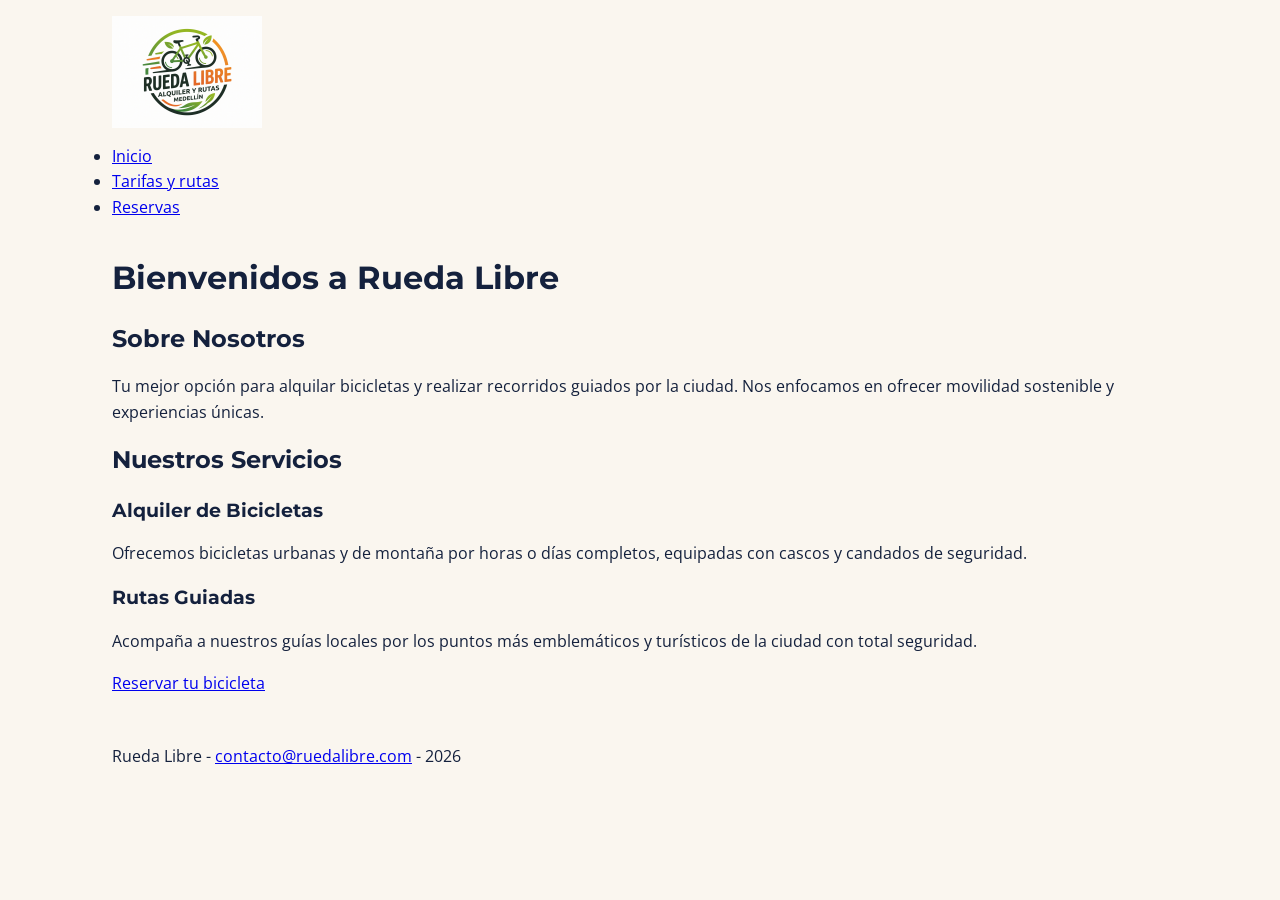
==== index.html @ 8014fd46 "cambios y archivos nuevos" ====
<!DOCTYPE html>
<html lang="es">
<head>
    <meta charset="UTF-8">
    <meta name="viewport" content="width=device-width, initial-scale=1.0">
    <title>Rueda Libre | Inicio</title>
    <link rel="preconnect" href="https://fonts.googleapis.com">
    <link rel="preconnect" href="https://fonts.gstatic.com" crossorigin>
    <link href="https://fonts.googleapis.com/css2?family=Montserrat:wght@700&family=Open+Sans:wght@400;600&display=swap" rel="stylesheet">
    <link rel="stylesheet" href="css/styles.css">
</head>
<body>
    <header>
        <a href="index.html">
            <img src="img/logo.jpeg" alt="Logo de Rueda Libre" id="logo">
        </a>
        <nav aria-label="Navegación principal">
            <ul id="menu"></ul>
            <ul>
                <li><a href="index.html">Inicio</a></li>
                <li><a href="paginas/tarifas.html">Tarifas y rutas</a></li>
                <li><a href="paginas/reservas.html">Reservas</a></li>
            </ul>
        </nav>
    </header>
    <main>
        <h1>Bienvenidos a Rueda Libre</h1>
        <section>
            <h2>Sobre Nosotros</h2>
            <p>Tu mejor opción para alquilar bicicletas y realizar recorridos guiados por la ciudad. Nos enfocamos en ofrecer movilidad sostenible y experiencias únicas.</p>
        </section>
        <section>
            <h2>Nuestros Servicios</h2>

            <article>
                <h3>Alquiler de Bicicletas</h3>
                <p>Ofrecemos bicicletas urbanas y de montaña por horas o días completos, equipadas con cascos y candados de seguridad.</p>
            </article>

            <article>
                <h3>Rutas Guiadas</h3>
                <p>Acompaña a nuestros guías locales por los puntos más emblemáticos y turísticos de la ciudad con total seguridad.</p>
            </article>

            <p>
                <a href="paginas/reservas.html" aria-label="Reservar bicicleta ahora">Reservar tu bicicleta</a>
            </p>
        </section>
    </main>
    <footer>
        <p>Rueda Libre - <a href="mailto:contacto@ruedalibre.com">contacto@ruedalibre.com</a> - 2026</p>
    </footer>
</body>
</html>
---- css/styles.css ----
/* ==================================================
   VARIABLES GLOBALES Y CONFIGURACIÓN DE MARCA
   ================================================== */
:root {
    /* Paleta de colores de marca */
    --color-verde-ruta: #1E7A4F;
    --color-naranja-pedal: #F39A2B;
    --color-azul-noche: #14213D;
    --color-crema: #FAF6EF;
    --color-gris-asfalto: #5B6470;
    --color-blanco: #FFFFFF;

    /* Familias tipográficas */
    --fuente-titulos: 'Montserrat', sans-serif;
    --fuente-cuerpo: 'Open Sans', sans-serif;

    /* Escala de espaciado en rem */
    --espacio-xs: 0.25rem;  /* 4px */
    --espacio-sm: 0.5rem;   /* 8px */
    --espacio-md: 1rem;     /* 16px */
    --espacio-lg: 2rem;     /* 32px */
    --espacio-xl: 3rem;     /* 48px */
}

/* ==================================================
   RESET Y BOX MODEL GLOBAL (Paso 1)
   ================================================== */
*, *::before, *::after {
    box-sizing: border-box;
    margin: 0;
    padding: 0;
}

/* ==================================================
   ESTILOS GENERALES Y HERENCIA
   ================================================== */
body {
    font-family: var(--fuente-cuerpo);
    font-weight: 400;
    color: var(--color-azul-noche);
    background-color: var(--color-crema);
    line-height: 1.6;
}

/* Contenedor Principal Centrado con max-width en rem (Paso 2) */
main {
    max-width: 68rem; /* 1088px aprox para lectura óptima */
    margin-left: auto;
    margin-right: auto;
    padding: var(--espacio-md);
}

/* Header & Footer al ancho del contenedor */
header, footer {
    max-width: 68rem;
    margin-left: auto;
    margin-right: auto;
    padding: var(--espacio-md);
}

/* Portada de Inicio con altura mínima relativa a la ventana (Paso 2) */
.portada {
    min-height: 50vh;
    padding: var(--espacio-lg) 0;
    display: block;
}

/* Logo */
#logo {
    max-width: 150px;
    height: auto;
}

/* Encabezados */
h1, h2, h3, h4, h5, h6 {
    font-family: var(--fuente-titulos);
    font-weight: 700;
    color: var(--color-azul-noche);
    margin-bottom: var(--espacio-md);
}

p {
    margin-bottom: var(--espacio-md);
}

/* ==================================================
   MENÚ DE NAVEGACIÓN EN FILA (Paso 6)
   ================================================== */
#menu {
    list-style: none;
    padding: 0;
    margin-top: var(--espacio-sm);
}

#menu li {
    display: inline-block;
    margin-right: var(--espacio-sm);
}

#menu a {
    color: var(--color-gris-asfalto);
    text-decoration: none;
    padding: var(--espacio-sm) var(--espacio-md);
    display: inline-block;
    transition: color 0.2s ease, border-bottom 0.2s ease;
}

#menu a.activo {
    color: var(--color-verde-ruta);
    font-weight: 600;
    border-bottom: 2px solid var(--color-verde-ruta);
}

#menu a:hover {
    color: var(--color-azul-noche);
}

#menu a:focus {
    outline: 2px solid var(--color-verde-ruta);
    outline-offset: 3px;
}

/* ==================================================
   TARJETAS DE SERVICIOS (Paso 3)
   ================================================== */
.tarjeta-servicio {
    background-color: var(--color-blanco);
    border: 1px solid var(--color-gris-asfalto);
    border-radius: 8px;
    padding: var(--espacio-md);
    margin-bottom: var(--espacio-lg);
}

.tarjeta-servicio img {
    width: 100%;
    height: auto;
    border-radius: 4px;
    margin-bottom: var(--espacio-md);
}

/* ==================================================
   ESTILOS DE TABLAS (Paso 4)
   ================================================== */
table {
    width: 100%;
    border-collapse: collapse;
    margin-bottom: var(--espacio-lg);
    background-color: var(--color-blanco);
}

th, td {
    padding: var(--espacio-md);
    text-align: left;
    border: 1px solid var(--color-gris-asfalto);
}

th {
    background-color: var(--color-azul-noche);
    color: var(--color-blanco);
    font-family: var(--fuente-titulos);
}

/* ==================================================
   ESTILOS DE FORMULARIO (Paso 5)
   ================================================== */
form {
    margin-bottom: var(--espacio-lg);
}

fieldset {
    border: 1px solid var(--color-gris-asfalto);
    border-radius: 6px;
    padding: var(--espacio-md);
    margin-bottom: var(--espacio-lg);
    background-color: var(--color-blanco);
}

legend {
    font-family: var(--fuente-titulos);
    font-weight: 700;
    padding: 0 var(--espacio-sm);
    color: var(--color-azul-noche);
}

/* Campo sobre etiqueta y 100% de ancho */
.campo-grupo {
    margin-bottom: var(--espacio-md);
}

.campo-grupo label {
    display: block;
    margin-bottom: var(--espacio-xs);
    font-weight: 600;
}

.campo-grupo input[type="text"],
.campo-grupo input[type="email"],
.campo-grupo input[type="tel"],
.campo-grupo input[type="date"],
.campo-grupo input[type="number"],
.campo-grupo select,
.campo-grupo textarea {
    width: 100%;
    padding: var(--espacio-sm) var(--espacio-md);
    border: 1px solid var(--color-gris-asfalto);
    border-radius: 4px;
    font-family: var(--fuente-cuerpo);
    font-size: 1rem;
}

input:focus, select:focus, textarea:focus {
    outline: 2px solid var(--color-verde-ruta);
    border-color: var(--color-verde-ruta);
    box-shadow: 0 0 5px rgba(30, 122, 79, 0.4);
}

/* ==================================================
   BOTONES Y LLAMADA A LA ACCIÓN
   ================================================== */
.btn-accion {
    display: inline-block;
    background-color: var(--color-verde-ruta);
    color: var(--color-blanco);
    padding: var(--espacio-md) var(--espacio-lg); /* Relleno generoso */
    text-decoration: none;
    font-weight: 600;
    border-radius: 4px;
    transition: background-color 0.2s ease, transform 0.1s ease;
}
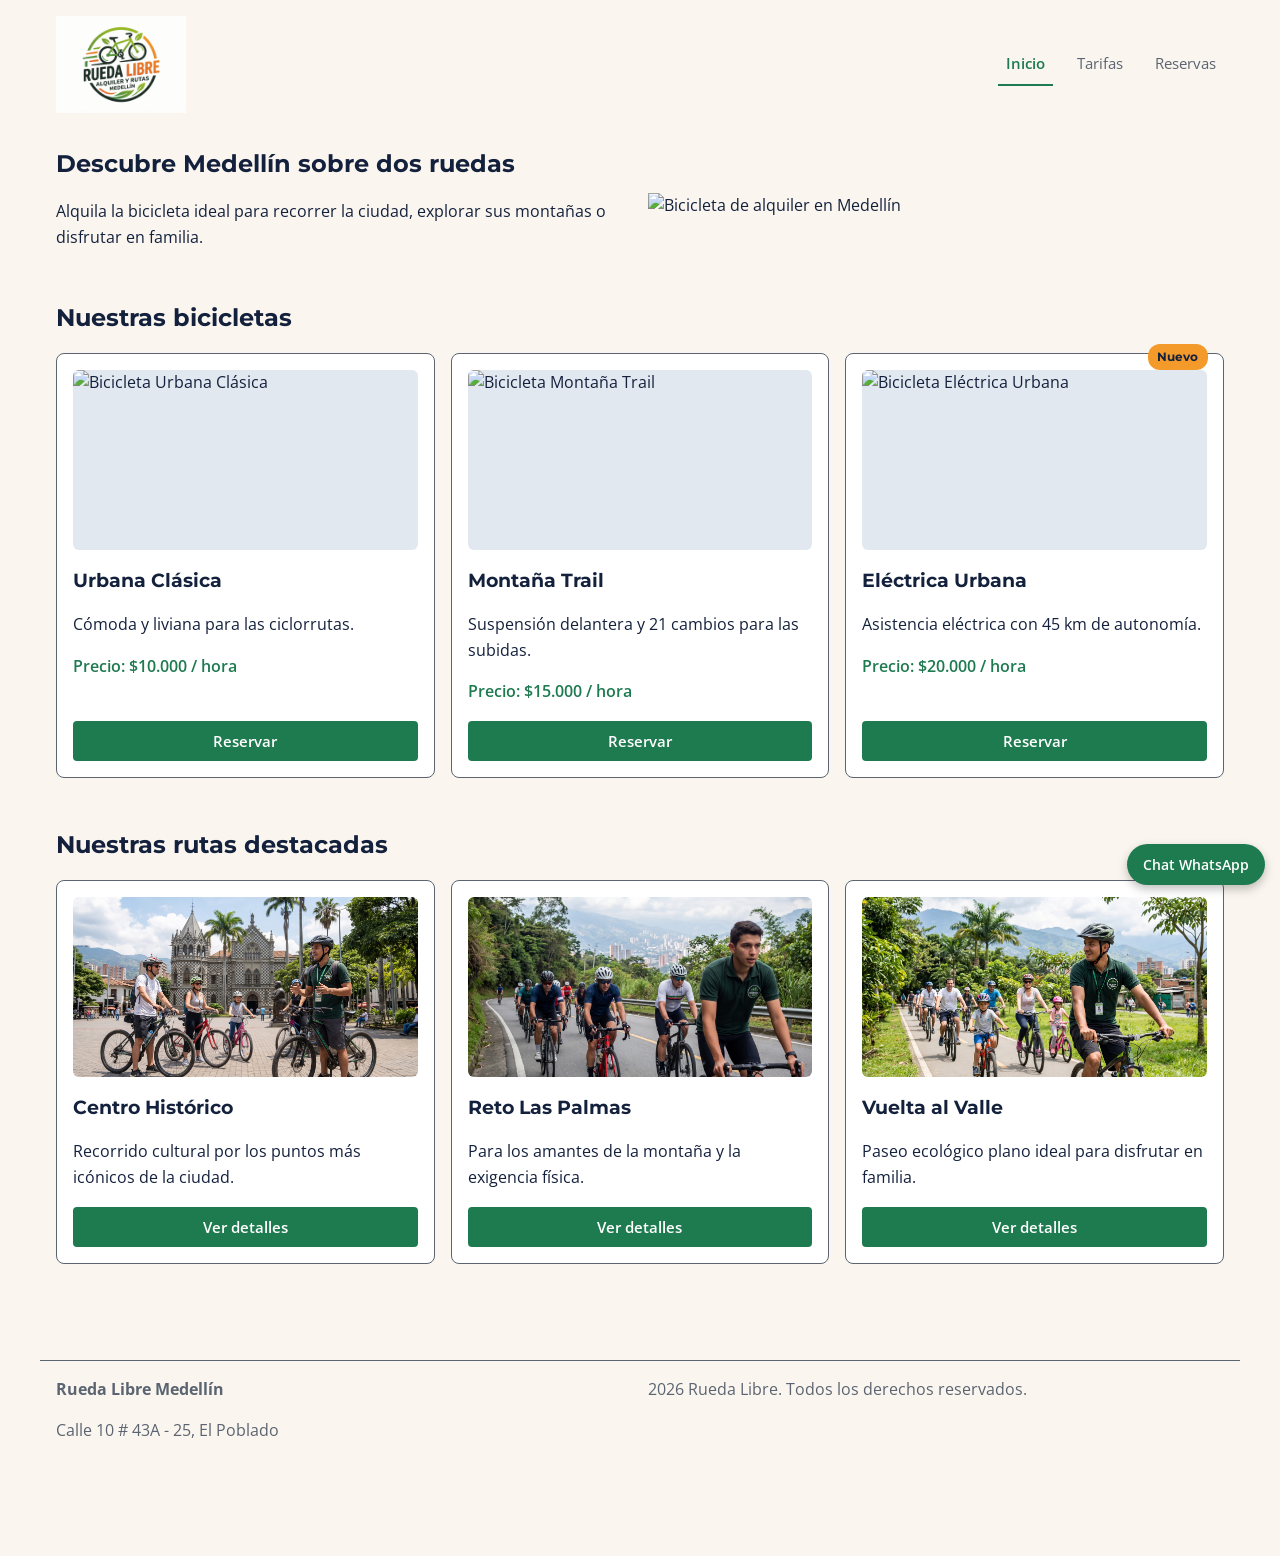
==== commit bd1c5abb: "feat: version 1.5" ====
--- a/index.html
+++ b/index.html
@@ -1,54 +1,109 @@
- <!DOCTYPE html>
+<!DOCTYPE html>
 <html lang="es">
 <head>
     <meta charset="UTF-8">
     <meta name="viewport" content="width=device-width, initial-scale=1.0">
-    <title>Rueda Libre | Inicio</title>
+    <title>Rueda Libre - Alquiler de Bicicletas en Medellín</title>
+    <link rel="stylesheet" href="css/styles.css">
     <link rel="preconnect" href="https://fonts.googleapis.com">
     <link rel="preconnect" href="https://fonts.gstatic.com" crossorigin>
     <link href="https://fonts.googleapis.com/css2?family=Montserrat:wght@700&family=Open+Sans:wght@400;600&display=swap" rel="stylesheet">
-    <link rel="stylesheet" href="css/styles.css">
 </head>
 <body>
+
     <header>
-        <a href="index.html">
-            <img src="img/logo.jpeg" alt="Logo de Rueda Libre" id="logo">
-        </a>
-        <nav aria-label="Navegación principal">
-            <ul id="menu"></ul>
-            <ul>
-                <li><a href="index.html">Inicio</a></li>
-                <li><a href="paginas/tarifas.html">Tarifas y rutas</a></li>
+        <img src="img/logo.jpeg" id="logo" alt="Logo Rueda Libre">
+        <nav>
+            <ul id="menu">
+                <li><a href="index.html" class="activo">Inicio</a></li>
+                <li><a href="paginas/tarifas.html">Tarifas</a></li>
                 <li><a href="paginas/reservas.html">Reservas</a></li>
             </ul>
         </nav>
     </header>
+
     <main>
-        <h1>Bienvenidos a Rueda Libre</h1>
+        <!-- Portada -->
+        <section class="portada-grid">
+            <div>
+                <h1>Descubre Medellín sobre dos ruedas</h1>
+                <p>Alquila la bicicleta ideal para recorrer la ciudad, explorar sus montañas o disfrutar en familia.</p>
+            </div>
+            <div>
+                <img src="img/portada-home.jpg" alt="Bicicleta de alquiler en Medellín">
+            </div>
+        </section>
+
+        <!-- Nuestra Flota -->
         <section>
-            <h2>Sobre Nosotros</h2>
-            <p>Tu mejor opción para alquilar bicicletas y realizar recorridos guiados por la ciudad. Nos enfocamos en ofrecer movilidad sostenible y experiencias únicas.</p>
+            <h2>Nuestras bicicletas</h2>
+            <div class="flota-grid">
+                <article class="tarjeta-servicio">
+                    <img src="img/urbana-clasica.jpg" alt="Bicicleta Urbana Clásica">
+                    <h3>Urbana Clásica</h3>
+                    <p>Cómoda y liviana para las ciclorrutas.</p>
+                    <p class="precio">Precio: $10.000 / hora</p>
+                    <a href="paginas/reservas.html" class="btn-accion">Reservar</a>
+                </article>
+
+                <article class="tarjeta-servicio">
+                    <img src="img/montana-trail.jpg" alt="Bicicleta Montaña Trail">
+                    <h3>Montaña Trail</h3>
+                    <p>Suspensión delantera y 21 cambios para las subidas.</p>
+                    <p class="precio">Precio: $15.000 / hora</p>
+                    <a href="paginas/reservas.html" class="btn-accion">Reservar</a>
+                </article>
+
+                <article class="tarjeta-servicio">
+                    <span class="insignia-nuevo">Nuevo</span>
+                    <img src="img/electrica-urbana.jpg" alt="Bicicleta Eléctrica Urbana">
+                    <h3>Eléctrica Urbana</h3>
+                    <p>Asistencia eléctrica con 45 km de autonomía.</p>
+                    <p class="precio">Precio: $20.000 / hora</p>
+                    <a href="paginas/reservas.html" class="btn-accion">Reservar</a>
+                </article>
+            </div>
         </section>
+
+        <!-- Nuestras Rutas Destacadas -->
         <section>
-            <h2>Nuestros Servicios</h2>
+            <h2>Nuestras rutas destacadas</h2>
+            <div class="rutas-grid">
+                <article class="tarjeta-servicio">
+                    <img src="img/recorrido-centro.jpeg" alt="Centro Histórico">
+                    <h3>Centro Histórico</h3>
+                    <p>Recorrido cultural por los puntos más icónicos de la ciudad.</p>
+                    <a href="paginas/reservas.html" class="btn-accion">Ver detalles</a>
+                </article>
 
-            <article>
-                <h3>Alquiler de Bicicletas</h3>
-                <p>Ofrecemos bicicletas urbanas y de montaña por horas o días completos, equipadas con cascos y candados de seguridad.</p>
-            </article>
+                <article class="tarjeta-servicio">
+                    <img src="img/reto-palmas.jpeg" alt="Reto Las Palmas">
+                    <h3>Reto Las Palmas</h3>
+                    <p>Para los amantes de la montaña y la exigencia física.</p>
+                    <a href="paginas/reservas.html" class="btn-accion">Ver detalles</a>
+                </article>
 
-            <article>
-                <h3>Rutas Guiadas</h3>
-                <p>Acompaña a nuestros guías locales por los puntos más emblemáticos y turísticos de la ciudad con total seguridad.</p>
-            </article>
-
-            <p>
-                <a href="paginas/reservas.html" aria-label="Reservar bicicleta ahora">Reservar tu bicicleta</a>
-            </p>
+                <article class="tarjeta-servicio">
+                    <img src="img/reto-valle.jpeg" alt="Vuelta al Valle">
+                    <h3>Vuelta al Valle</h3>
+                    <p>Paseo ecológico plano ideal para disfrutar en familia.</p>
+                    <a href="paginas/reservas.html" class="btn-accion">Ver detalles</a>
+                </article>
+            </div>
         </section>
     </main>
+
+    <a href="https://wa.me/573197158607" class="btn-whatsapp-flotante" target="_blank">Chat WhatsApp</a>
+
     <footer>
-        <p>Rueda Libre - <a href="mailto:contacto@ruedalibre.com">contacto@ruedalibre.com</a> - 2026</p>
+        <div class="footer-bloque">
+            <p><strong>Rueda Libre Medellín</strong></p>
+            <p>Calle 10 # 43A - 25, El Poblado</p>
+        </div>
+        <div class="footer-bloque">
+            <p>2026 Rueda Libre. Todos los derechos reservados.</p>
+        </div>
     </footer>
+
 </body>
 </html>
--- a/css/styles.css
+++ b/css/styles.css
@@ -1,8 +1,7 @@
- /* ==================================================
-   VARIABLES GLOBALES Y CONFIGURACIÓN DE MARCA
+/* ==================================================
+   1. VARIABLES GLOBALES
    ================================================== */
 :root {
-    /* Paleta de colores de marca */
     --color-verde-ruta: #1E7A4F;
     --color-naranja-pedal: #F39A2B;
     --color-azul-noche: #14213D;
@@ -10,20 +9,18 @@
     --color-gris-asfalto: #5B6470;
     --color-blanco: #FFFFFF;
 
-    /* Familias tipográficas */
     --fuente-titulos: 'Montserrat', sans-serif;
     --fuente-cuerpo: 'Open Sans', sans-serif;
 
-    /* Escala de espaciado en rem */
-    --espacio-xs: 0.25rem;  /* 4px */
-    --espacio-sm: 0.5rem;   /* 8px */
-    --espacio-md: 1rem;     /* 16px */
-    --espacio-lg: 2rem;     /* 32px */
-    --espacio-xl: 3rem;     /* 48px */
-}
-
-/* ==================================================
-   RESET Y BOX MODEL GLOBAL (Paso 1)
+    --espacio-xs: 0.25rem;
+    --espacio-sm: 0.5rem;
+    --espacio-md: 1rem;
+    --espacio-lg: 2rem;
+    --espacio-xl: 3rem;
+}
+
+/* ==================================================
+   2. RESET, BOX MODEL E IMÁGENES FLUIDAS
    ================================================== */
 *, *::before, *::after {
     box-sizing: border-box;
@@ -31,47 +28,30 @@
     padding: 0;
 }
 
-/* ==================================================
-   ESTILOS GENERALES Y HERENCIA
-   ================================================== */
+img {
+    max-width: 100%;
+    width: 100%;
+    height: auto;
+    display: block;
+}
+
 body {
     font-family: var(--fuente-cuerpo);
     font-weight: 400;
     color: var(--color-azul-noche);
     background-color: var(--color-crema);
     line-height: 1.6;
-}
-
-/* Contenedor Principal Centrado con max-width en rem (Paso 2) */
-main {
-    max-width: 68rem; /* 1088px aprox para lectura óptima */
+    padding-bottom: 5rem;
+}
+
+main, header, footer {
+    width: 100%;
+    max-width: 75rem;
     margin-left: auto;
     margin-right: auto;
     padding: var(--espacio-md);
 }
 
-/* Header & Footer al ancho del contenedor */
-header, footer {
-    max-width: 68rem;
-    margin-left: auto;
-    margin-right: auto;
-    padding: var(--espacio-md);
-}
-
-/* Portada de Inicio con altura mínima relativa a la ventana (Paso 2) */
-.portada {
-    min-height: 50vh;
-    padding: var(--espacio-lg) 0;
-    display: block;
-}
-
-/* Logo */
-#logo {
-    max-width: 150px;
-    height: auto;
-}
-
-/* Encabezados */
 h1, h2, h3, h4, h5, h6 {
     font-family: var(--fuente-titulos);
     font-weight: 700;
@@ -83,26 +63,38 @@
     margin-bottom: var(--espacio-md);
 }
 
-/* ==================================================
-   MENÚ DE NAVEGACIÓN EN FILA (Paso 6)
-   ================================================== */
+#logo {
+    max-width: 130px;
+    margin: 0 auto;
+}
+
+/* ==================================================
+   3. CABECERA Y NAVEGACIÓN
+   ================================================== */
+header {
+    display: flex;
+    flex-direction: column;
+    align-items: center;
+    gap: var(--espacio-sm);
+    text-align: center;
+}
+
 #menu {
+    display: flex;
+    flex-wrap: wrap;
+    justify-content: center;
+    gap: var(--espacio-xs);
     list-style: none;
     padding: 0;
-    margin-top: var(--espacio-sm);
-}
-
-#menu li {
-    display: inline-block;
-    margin-right: var(--espacio-sm);
+    margin: 0;
 }
 
 #menu a {
     color: var(--color-gris-asfalto);
     text-decoration: none;
-    padding: var(--espacio-sm) var(--espacio-md);
-    display: inline-block;
-    transition: color 0.2s ease, border-bottom 0.2s ease;
+    padding: var(--espacio-sm);
+    font-size: 0.95rem;
+    display: block;
 }
 
 #menu a.activo {
@@ -111,119 +103,144 @@
     border-bottom: 2px solid var(--color-verde-ruta);
 }
 
-#menu a:hover {
-    color: var(--color-azul-noche);
-}
-
-#menu a:focus {
-    outline: 2px solid var(--color-verde-ruta);
-    outline-offset: 3px;
-}
-
-/* ==================================================
-   TARJETAS DE SERVICIOS (Paso 3)
-   ================================================== */
+.portada-grid {
+    display: flex;
+    flex-direction: column-reverse;
+    gap: var(--espacio-md);
+    margin-bottom: var(--espacio-lg);
+}
+
+/* ==================================================
+   4. ESTRUCTURA DE TARJETAS EN 3 COLUMNAS PAREJAS
+   ================================================== */
+.flota-grid, .rutas-grid {
+    display: grid;
+    grid-template-columns: repeat(3, 1fr); /* 3 columnas exactamente iguales */
+    gap: var(--espacio-md);
+    width: 100%;
+    margin-bottom: var(--espacio-xl);
+}
+
 .tarjeta-servicio {
+    position: relative;
     background-color: var(--color-blanco);
     border: 1px solid var(--color-gris-asfalto);
     border-radius: 8px;
     padding: var(--espacio-md);
-    margin-bottom: var(--espacio-lg);
+    display: flex;
+    flex-direction: column;
+    width: 100%;
+    min-width: 0; /* Previene que la falta de imagen o texto largo colapse la tarjeta */
 }
 
 .tarjeta-servicio img {
     width: 100%;
-    height: auto;
+    height: 180px;
+    object-fit: cover;
+    border-radius: 6px;
+    margin-bottom: var(--espacio-md);
+    background-color: #E2E8F0; /* Color gris de fondo mientras carga la imagen */
+}
+
+.tarjeta-servicio .precio {
+    color: var(--color-verde-ruta);
+    font-weight: 600;
+}
+
+.tarjeta-servicio .btn-accion {
+    margin-top: auto;
+    text-align: center;
+}
+
+/* ==================================================
+   5. BOTONES E INSIGNIAS
+   ================================================== */
+.btn-accion {
+    display: block;
+    width: 100%;
+    background-color: var(--color-verde-ruta);
+    color: var(--color-blanco);
+    padding: var(--espacio-sm) var(--espacio-md);
+    text-decoration: none;
+    font-weight: 600;
     border-radius: 4px;
-    margin-bottom: var(--espacio-md);
-}
-
-/* ==================================================
-   ESTILOS DE TABLAS (Paso 4)
-   ================================================== */
-table {
-    width: 100%;
-    border-collapse: collapse;
-    margin-bottom: var(--espacio-lg);
-    background-color: var(--color-blanco);
-}
-
-th, td {
-    padding: var(--espacio-md);
-    text-align: left;
-    border: 1px solid var(--color-gris-asfalto);
-}
-
-th {
-    background-color: var(--color-azul-noche);
-    color: var(--color-blanco);
-    font-family: var(--fuente-titulos);
-}
-
-/* ==================================================
-   ESTILOS DE FORMULARIO (Paso 5)
-   ================================================== */
-form {
-    margin-bottom: var(--espacio-lg);
-}
-
-fieldset {
-    border: 1px solid var(--color-gris-asfalto);
-    border-radius: 6px;
-    padding: var(--espacio-md);
-    margin-bottom: var(--espacio-lg);
-    background-color: var(--color-blanco);
-}
-
-legend {
+    border: none;
+    cursor: pointer;
+    font-size: 0.95rem;
+    text-align: center;
+}
+
+.insignia-nuevo {
+    position: absolute;
+    top: -10px;
+    right: 15px;
+    background-color: var(--color-naranja-pedal);
+    color: var(--color-azul-noche);
     font-family: var(--fuente-titulos);
     font-weight: 700;
-    padding: 0 var(--espacio-sm);
-    color: var(--color-azul-noche);
-}
-
-/* Campo sobre etiqueta y 100% de ancho */
-.campo-grupo {
-    margin-bottom: var(--espacio-md);
-}
-
-.campo-grupo label {
-    display: block;
-    margin-bottom: var(--espacio-xs);
-    font-weight: 600;
-}
-
-.campo-grupo input[type="text"],
-.campo-grupo input[type="email"],
-.campo-grupo input[type="tel"],
-.campo-grupo input[type="date"],
-.campo-grupo input[type="number"],
-.campo-grupo select,
-.campo-grupo textarea {
-    width: 100%;
-    padding: var(--espacio-sm) var(--espacio-md);
-    border: 1px solid var(--color-gris-asfalto);
-    border-radius: 4px;
-    font-family: var(--fuente-cuerpo);
-    font-size: 1rem;
-}
-
-input:focus, select:focus, textarea:focus {
-    outline: 2px solid var(--color-verde-ruta);
-    border-color: var(--color-verde-ruta);
-    box-shadow: 0 0 5px rgba(30, 122, 79, 0.4);
-}
-
-/* ==================================================
-   BOTONES Y LLAMADA A LA ACCIÓN
-   ================================================== */
-.btn-accion {
-    display: inline-block;
+    font-size: 0.75rem;
+    padding: 0.2rem 0.6rem;
+    border-radius: 12px;
+}
+
+.btn-whatsapp-flotante {
+    position: fixed;
+    bottom: 15px;
+    right: 15px;
     background-color: var(--color-verde-ruta);
     color: var(--color-blanco);
-    padding: var(--espacio-md) var(--espacio-lg); /* Relleno generoso */
+    padding: 0.6rem 1rem;
+    border-radius: 25px;
     text-decoration: none;
     font-weight: 600;
-    border-radius: 4px;
-    transition: background-color 0.2s ease, transform 0.1s ease;
+    font-size: 0.85rem;
+    box-shadow: 0 4px 10px rgba(0, 0, 0, 0.25);
+    z-index: 1000;
+}
+
+/* ==================================================
+   6. PIE DE PÁGINA
+   ================================================== */
+footer {
+    display: flex;
+    flex-direction: column;
+    gap: var(--espacio-md);
+    border-top: 1px solid var(--color-gris-asfalto);
+    color: var(--color-gris-asfalto);
+    margin-top: var(--espacio-lg);
+    padding-top: var(--espacio-md);
+}
+
+/* ==================================================
+   7. ADAPTACIÓN PANTALLAS GRANDES (min-width: 768px)
+   ================================================== */
+@media (min-width: 768px) {
+    header {
+        flex-direction: row;
+        justify-content: space-between;
+        text-align: left;
+    }
+
+    #logo {
+        margin: 0;
+    }
+
+    #menu {
+        gap: var(--espacio-md);
+    }
+
+    .portada-grid {
+        display: grid;
+        grid-template-columns: 1fr 1fr;
+        align-items: center;
+    }
+
+    footer {
+        flex-direction: row;
+        justify-content: space-between;
+    }
+
+    .footer-bloque {
+        flex: 1;
+    }
 }
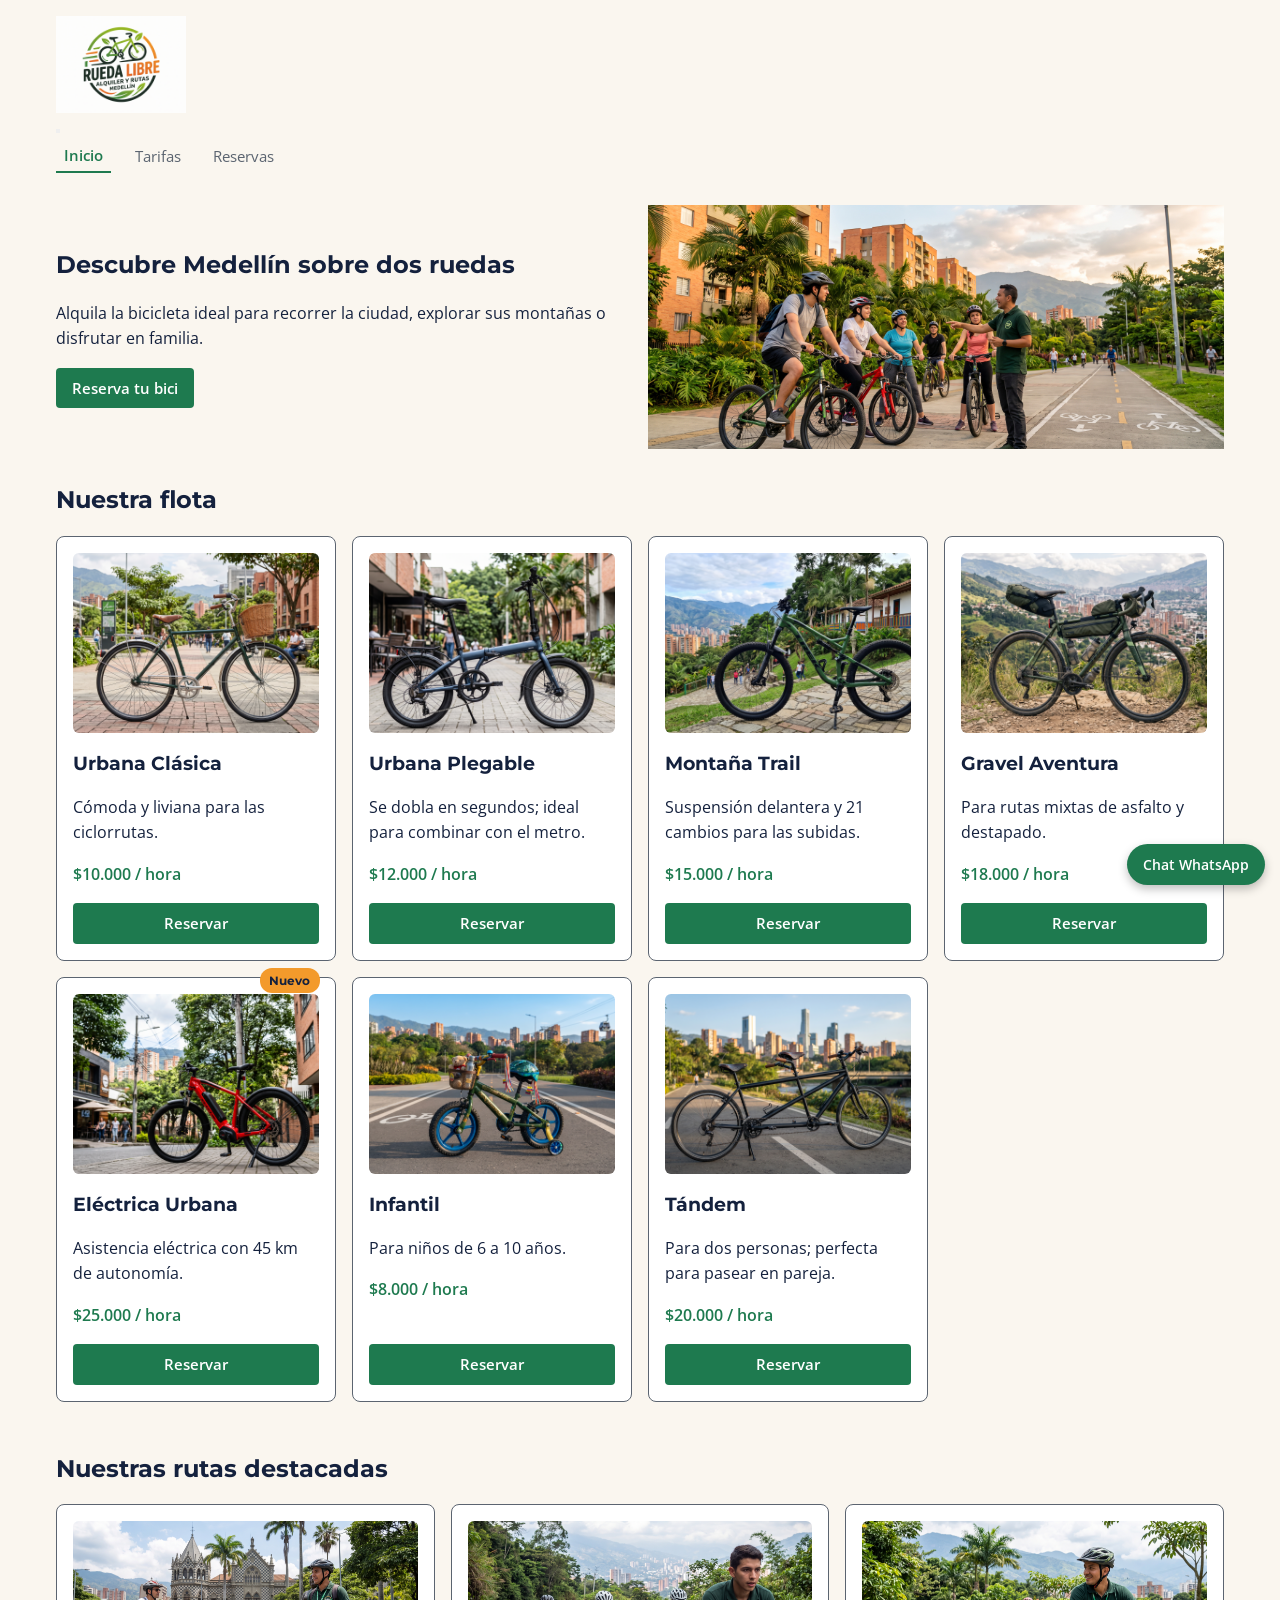
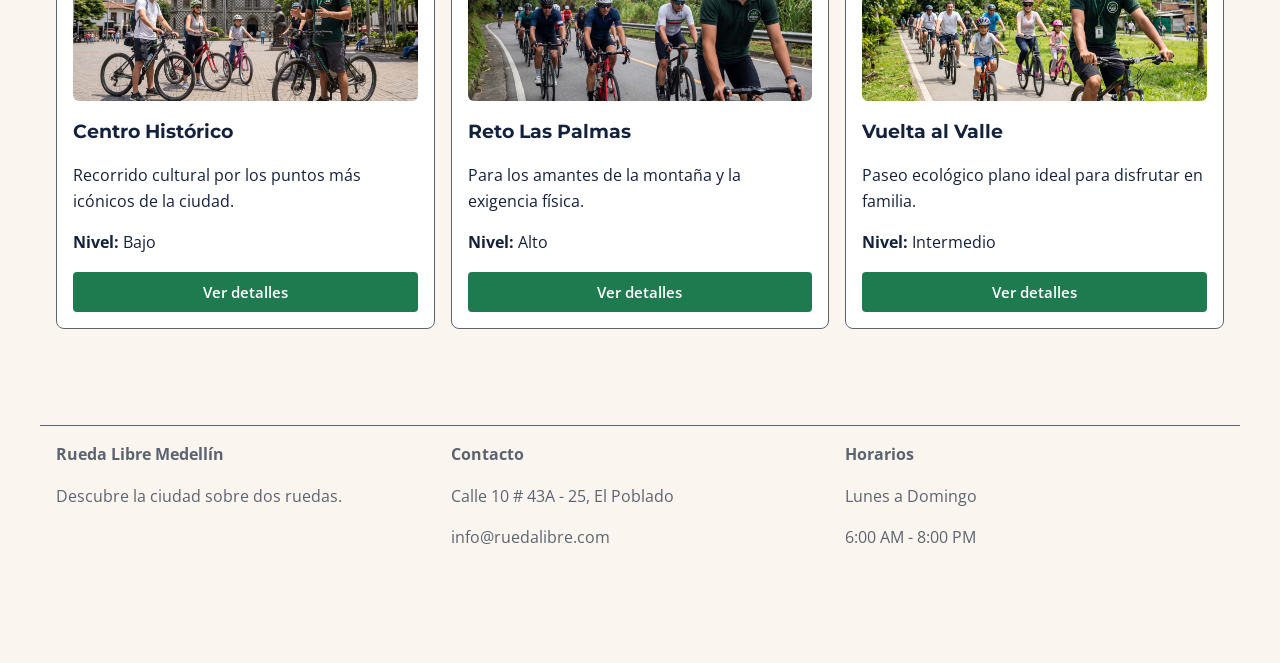
==== commit ed3090db: "ultimo commit" ====
--- a/index.html
+++ b/index.html
@@ -11,82 +11,127 @@
 </head>
 <body>
 
-    <header>
-        <img src="img/logo.jpeg" id="logo" alt="Logo Rueda Libre">
-        <nav>
-            <ul id="menu">
-                <li><a href="index.html" class="activo">Inicio</a></li>
-                <li><a href="paginas/tarifas.html">Tarifas</a></li>
-                <li><a href="paginas/reservas.html">Reservas</a></li>
-            </ul>
-        </nav>
-    </header>
+    <header class="container py-3">
+    <nav class="navbar navbar-expand-md navbar-light">
+        <div class="container-fluid px-0">
+            <!-- Logo -->
+            <a class="navbar-brand m-0" href="../index.html"> <!-- (Usa index.html sin puntos en el inicio) -->
+                <img src="img/logo.jpeg" id="logo" alt="Logo Rueda Libre">
+            </a>
+
+            <!-- Botón Hamburguesa para Móvil -->
+            <button class="navbar-toggler" type="button" data-bs-toggle="collapse" data-bs-target="#menuNavegacion" aria-controls="menuNavegacion" aria-expanded="false" aria-label="Toggle navigation">
+                <span class="navbar-toggler-icon"></span>
+            </button>
+
+            <!-- Menú colapsable -->
+            <div class="collapse navbar-collapse justify-content-end" id="menuNavegacion">
+                <ul id="menu" class="navbar-nav align-items-center gap-3 mb-2 mb-md-0">
+                    <li class="nav-item"><a href="index.html" class="nav-link activo text-decoration-none">Inicio</a></li>
+                    <li class="nav-item"><a href="paginas/tarifas.html" class="nav-link text-decoration-none">Tarifas</a></li>
+                    <li class="nav-item"><a href="paginas/reservas.html" class="nav-link text-decoration-none">Reservas</a></li>
+</ul>
+            </div>
+        </div>
+    </nav>
+</header>
 
     <main>
-        <!-- Portada -->
         <section class="portada-grid">
             <div>
                 <h1>Descubre Medellín sobre dos ruedas</h1>
                 <p>Alquila la bicicleta ideal para recorrer la ciudad, explorar sus montañas o disfrutar en familia.</p>
+                <a href="paginas/reservas.html" class="btn-accion">Reserva tu bici</a>
             </div>
             <div>
-                <img src="img/portada-home.jpg" alt="Bicicleta de alquiler en Medellín">
+                <img src="img/portada.jpeg" alt="Bicicleta de alquiler en Medellín">
             </div>
         </section>
-
-        <!-- Nuestra Flota -->
         <section>
-            <h2>Nuestras bicicletas</h2>
+            <h2>Nuestra flota</h2>
             <div class="flota-grid">
                 <article class="tarjeta-servicio">
-                    <img src="img/urbana-clasica.jpg" alt="Bicicleta Urbana Clásica">
+                    <img src="img/bici-normal.jpeg" alt="Bicicleta Urbana Clásica">
                     <h3>Urbana Clásica</h3>
                     <p>Cómoda y liviana para las ciclorrutas.</p>
-                    <p class="precio">Precio: $10.000 / hora</p>
+                    <p class="precio">$10.000 / hora</p>
                     <a href="paginas/reservas.html" class="btn-accion">Reservar</a>
                 </article>
 
                 <article class="tarjeta-servicio">
-                    <img src="img/montana-trail.jpg" alt="Bicicleta Montaña Trail">
+                    <img src="img/urbana-plegable.jpeg" alt="Bicicleta Urbana Plegable">
+                    <h3>Urbana Plegable</h3>
+                    <p>Se dobla en segundos; ideal para combinar con el metro.</p>
+                    <p class="precio">$12.000 / hora</p>
+                    <a href="paginas/reservas.html" class="btn-accion">Reservar</a>
+                </article>
+
+                <article class="tarjeta-servicio">
+                    <img src="img/bici-montaña.jpeg" alt="Bici montaña">
                     <h3>Montaña Trail</h3>
                     <p>Suspensión delantera y 21 cambios para las subidas.</p>
-                    <p class="precio">Precio: $15.000 / hora</p>
+                    <p class="precio">$15.000 / hora</p>
+                    <a href="paginas/reservas.html" class="btn-accion">Reservar</a>
+                </article>
+
+                <article class="tarjeta-servicio">
+                    <img src="img/bici-gravel.jpeg" alt="Bicicleta Gravel Aventura">
+                    <h3>Gravel Aventura</h3>
+                    <p>Para rutas mixtas de asfalto y destapado.</p>
+                    <p class="precio">$18.000 / hora</p>
                     <a href="paginas/reservas.html" class="btn-accion">Reservar</a>
                 </article>
 
                 <article class="tarjeta-servicio">
                     <span class="insignia-nuevo">Nuevo</span>
-                    <img src="img/electrica-urbana.jpg" alt="Bicicleta Eléctrica Urbana">
+                    <img src="img/bici-electrica.jpeg" alt="Bicicleta Eléctrica Urbana">
                     <h3>Eléctrica Urbana</h3>
                     <p>Asistencia eléctrica con 45 km de autonomía.</p>
-                    <p class="precio">Precio: $20.000 / hora</p>
+                    <p class="precio">$25.000 / hora</p>
+                    <a href="paginas/reservas.html" class="btn-accion">Reservar</a>
+                </article>
+
+                <article class="tarjeta-servicio">
+                    <img src="img/bici-bebes.jpeg" alt="Bicicleta Infantil">
+                    <h3>Infantil</h3>
+                    <p>Para niños de 6 a 10 años.</p>
+                    <p class="precio">$8.000 / hora</p>
+                    <a href="paginas/reservas.html" class="btn-accion">Reservar</a>
+                </article>
+
+                <article class="tarjeta-servicio">
+                    <img src="img/tandem.jpeg" alt="Bicicleta Tándem">
+                    <h3>Tándem</h3>
+                    <p>Para dos personas; perfecta para pasear en pareja.</p>
+                    <p class="precio">$20.000 / hora</p>
                     <a href="paginas/reservas.html" class="btn-accion">Reservar</a>
                 </article>
             </div>
         </section>
-
-        <!-- Nuestras Rutas Destacadas -->
         <section>
             <h2>Nuestras rutas destacadas</h2>
             <div class="rutas-grid">
                 <article class="tarjeta-servicio">
-                    <img src="img/recorrido-centro.jpeg" alt="Centro Histórico">
+                    <img src="img/recorrido-centro.jpeg" alt="Ruta Centro Histórico">
                     <h3>Centro Histórico</h3>
                     <p>Recorrido cultural por los puntos más icónicos de la ciudad.</p>
+                    <p><strong>Nivel:</strong> Bajo</p>
                     <a href="paginas/reservas.html" class="btn-accion">Ver detalles</a>
                 </article>
 
                 <article class="tarjeta-servicio">
-                    <img src="img/reto-palmas.jpeg" alt="Reto Las Palmas">
+                    <img src="img/reto-palmas.jpeg" alt="Ruta Reto Las Palmas">
                     <h3>Reto Las Palmas</h3>
                     <p>Para los amantes de la montaña y la exigencia física.</p>
+                    <p><strong>Nivel:</strong> Alto</p>
                     <a href="paginas/reservas.html" class="btn-accion">Ver detalles</a>
                 </article>
 
                 <article class="tarjeta-servicio">
-                    <img src="img/reto-valle.jpeg" alt="Vuelta al Valle">
+                    <img src="img/reto-valle.jpeg" alt="Ruta Vuelta al Valle">
                     <h3>Vuelta al Valle</h3>
                     <p>Paseo ecológico plano ideal para disfrutar en familia.</p>
+                    <p><strong>Nivel:</strong> Intermedio</p>
                     <a href="paginas/reservas.html" class="btn-accion">Ver detalles</a>
                 </article>
             </div>
@@ -98,10 +143,17 @@
     <footer>
         <div class="footer-bloque">
             <p><strong>Rueda Libre Medellín</strong></p>
-            <p>Calle 10 # 43A - 25, El Poblado</p>
+            <p>Descubre la ciudad sobre dos ruedas.</p>
         </div>
         <div class="footer-bloque">
-            <p>2026 Rueda Libre. Todos los derechos reservados.</p>
+            <p><strong>Contacto</strong></p>
+            <p>Calle 10 # 43A - 25, El Poblado</p>
+            <p>info@ruedalibre.com</p>
+        </div>
+        <div class="footer-bloque">
+            <p><strong>Horarios</strong></p>
+            <p>Lunes a Domingo</p>
+            <p>6:00 AM - 8:00 PM</p>
         </div>
     </footer>
 
--- a/css/styles.css
+++ b/css/styles.css
@@ -18,16 +18,11 @@
     --espacio-lg: 2rem;
     --espacio-xl: 3rem;
 }
-
-/* ==================================================
-   2. RESET, BOX MODEL E IMÁGENES FLUIDAS
-   ================================================== */
 *, *::before, *::after {
     box-sizing: border-box;
     margin: 0;
     padding: 0;
 }
-
 img {
     max-width: 100%;
     width: 100%;
@@ -67,33 +62,32 @@
     max-width: 130px;
     margin: 0 auto;
 }
-
-/* ==================================================
-   3. CABECERA Y NAVEGACIÓN
-   ================================================== */
 header {
     display: flex;
     flex-direction: column;
     align-items: center;
     gap: var(--espacio-sm);
     text-align: center;
+    padding: var(--espacio-md);
 }
 
 #menu {
     display: flex;
-    flex-wrap: wrap;
+    flex-direction: row;
     justify-content: center;
-    gap: var(--espacio-xs);
+    align-items: center;
+    flex-wrap: wrap;               
+    gap: var(--espacio-sm);       
     list-style: none;
+    margin: 0;
     padding: 0;
-    margin: 0;
 }
 
 #menu a {
     color: var(--color-gris-asfalto);
     text-decoration: none;
-    padding: var(--espacio-sm);
     font-size: 0.95rem;
+    padding: var(--espacio-xs) 0.5rem;
     display: block;
 }
 
@@ -102,25 +96,27 @@
     font-weight: 600;
     border-bottom: 2px solid var(--color-verde-ruta);
 }
-
 .portada-grid {
     display: flex;
     flex-direction: column-reverse;
     gap: var(--espacio-md);
     margin-bottom: var(--espacio-lg);
 }
-
-/* ==================================================
-   4. ESTRUCTURA DE TARJETAS EN 3 COLUMNAS PAREJAS
-   ================================================== */
-.flota-grid, .rutas-grid {
+.flota-grid {
     display: grid;
-    grid-template-columns: repeat(3, 1fr); /* 3 columnas exactamente iguales */
+    grid-template-columns: repeat(auto-fit, minmax(16rem, 1fr));
     gap: var(--espacio-md);
     width: 100%;
     margin-bottom: var(--espacio-xl);
 }
 
+.rutas-grid {
+    display: grid;
+    grid-template-columns: 1fr;
+    gap: var(--espacio-md);
+    width: 100%;
+    margin-bottom: var(--espacio-xl);
+}
 .tarjeta-servicio {
     position: relative;
     background-color: var(--color-blanco);
@@ -130,7 +126,7 @@
     display: flex;
     flex-direction: column;
     width: 100%;
-    min-width: 0; /* Previene que la falta de imagen o texto largo colapse la tarjeta */
+    min-width: 0;                   
 }
 
 .tarjeta-servicio img {
@@ -139,7 +135,7 @@
     object-fit: cover;
     border-radius: 6px;
     margin-bottom: var(--espacio-md);
-    background-color: #E2E8F0; /* Color gris de fondo mientras carga la imagen */
+    background-color: #91fac0;
 }
 
 .tarjeta-servicio .precio {
@@ -148,13 +144,82 @@
 }
 
 .tarjeta-servicio .btn-accion {
-    margin-top: auto;
+    margin-top: auto;            
     text-align: center;
 }
-
-/* ==================================================
-   5. BOTONES E INSIGNIAS
-   ================================================== */
+.reservas-layout {
+    display: flex;
+    flex-direction: column;
+    gap: var(--espacio-lg);
+}
+
+.campo-fila {
+    display: flex;
+    flex-direction: column;      
+    gap: var(--espacio-md);
+}
+
+form fieldset {
+    border: 1px solid var(--color-gris-asfalto);
+    border-radius: 6px;
+    padding: var(--espacio-md);
+    margin-bottom: var(--espacio-md);
+    background-color: var(--color-blanco);
+}
+
+legend {
+    font-family: var(--fuente-titulos);
+    font-weight: 700;
+    padding: 0 var(--espacio-sm);
+    color: var(--color-azul-noche);
+}
+
+.campo-grupo {
+    margin-bottom: var(--espacio-md);
+}
+
+.campo-grupo label {
+    display: block;
+    margin-bottom: var(--espacio-xs);
+    font-weight: 600;
+}
+
+.campo-grupo input, .campo-grupo select, .campo-grupo textarea {
+    width: 100%;
+    padding: var(--espacio-sm);
+    border: 1px solid var(--color-gris-asfalto);
+    border-radius: 4px;
+    font-size: 0.95rem;
+}
+
+.tarjeta-contacto {
+    background-color: var(--color-blanco);
+    border: 1px solid var(--color-gris-asfalto);
+    border-radius: 8px;
+    padding: var(--espacio-md);
+}
+
+table {
+    width: 100%;
+    border-collapse: collapse;
+    margin-bottom: var(--espacio-lg);
+    background-color: var(--color-blanco);
+    font-size: 0.85rem;            
+}
+
+th, td {
+    padding: var(--espacio-xs) var(--espacio-sm);
+    text-align: left;
+    border: 1px solid var(--color-gris-asfalto);
+    word-break: break-word;      
+}
+
+th {
+    background-color: var(--color-azul-noche);
+    color: var(--color-blanco);
+    font-family: var(--fuente-titulos);
+}
+
 .btn-accion {
     display: block;
     width: 100%;
@@ -198,9 +263,6 @@
     z-index: 1000;
 }
 
-/* ==================================================
-   6. PIE DE PÁGINA
-   ================================================== */
 footer {
     display: flex;
     flex-direction: column;
@@ -208,13 +270,15 @@
     border-top: 1px solid var(--color-gris-asfalto);
     color: var(--color-gris-asfalto);
     margin-top: var(--espacio-lg);
-    padding-top: var(--espacio-md);
-}
-
-/* ==================================================
-   7. ADAPTACIÓN PANTALLAS GRANDES (min-width: 768px)
-   ================================================== */
+    padding: var(--espacio-md);
+}
+
+.footer-bloque {
+    width: 100%;
+}
+
 @media (min-width: 768px) {
+  
     header {
         flex-direction: row;
         justify-content: space-between;
@@ -234,13 +298,45 @@
         grid-template-columns: 1fr 1fr;
         align-items: center;
     }
+    .rutas-grid {
+        grid-template-columns: repeat(3, 1fr);
+    }
+    .campo-fila {
+        flex-direction: row;
+    }
+
+    .campo-fila .campo-grupo {
+        flex: 1;
+    }
+
+    .btn-accion {
+        display: inline-block;
+        width: auto;
+    }
+
+    table {
+        font-size: 1rem;
+    }
+
+    th, td {
+        padding: var(--espacio-md);
+    }
 
     footer {
         flex-direction: row;
         justify-content: space-between;
+        align-items: flex-start;
     }
 
     .footer-bloque {
         flex: 1;
     }
+}
+@media (min-width: 1200px) {
+   
+    .reservas-layout {
+        display: grid;
+        grid-template-columns: 2fr 1fr;
+        align-items: start;
+    }
 }
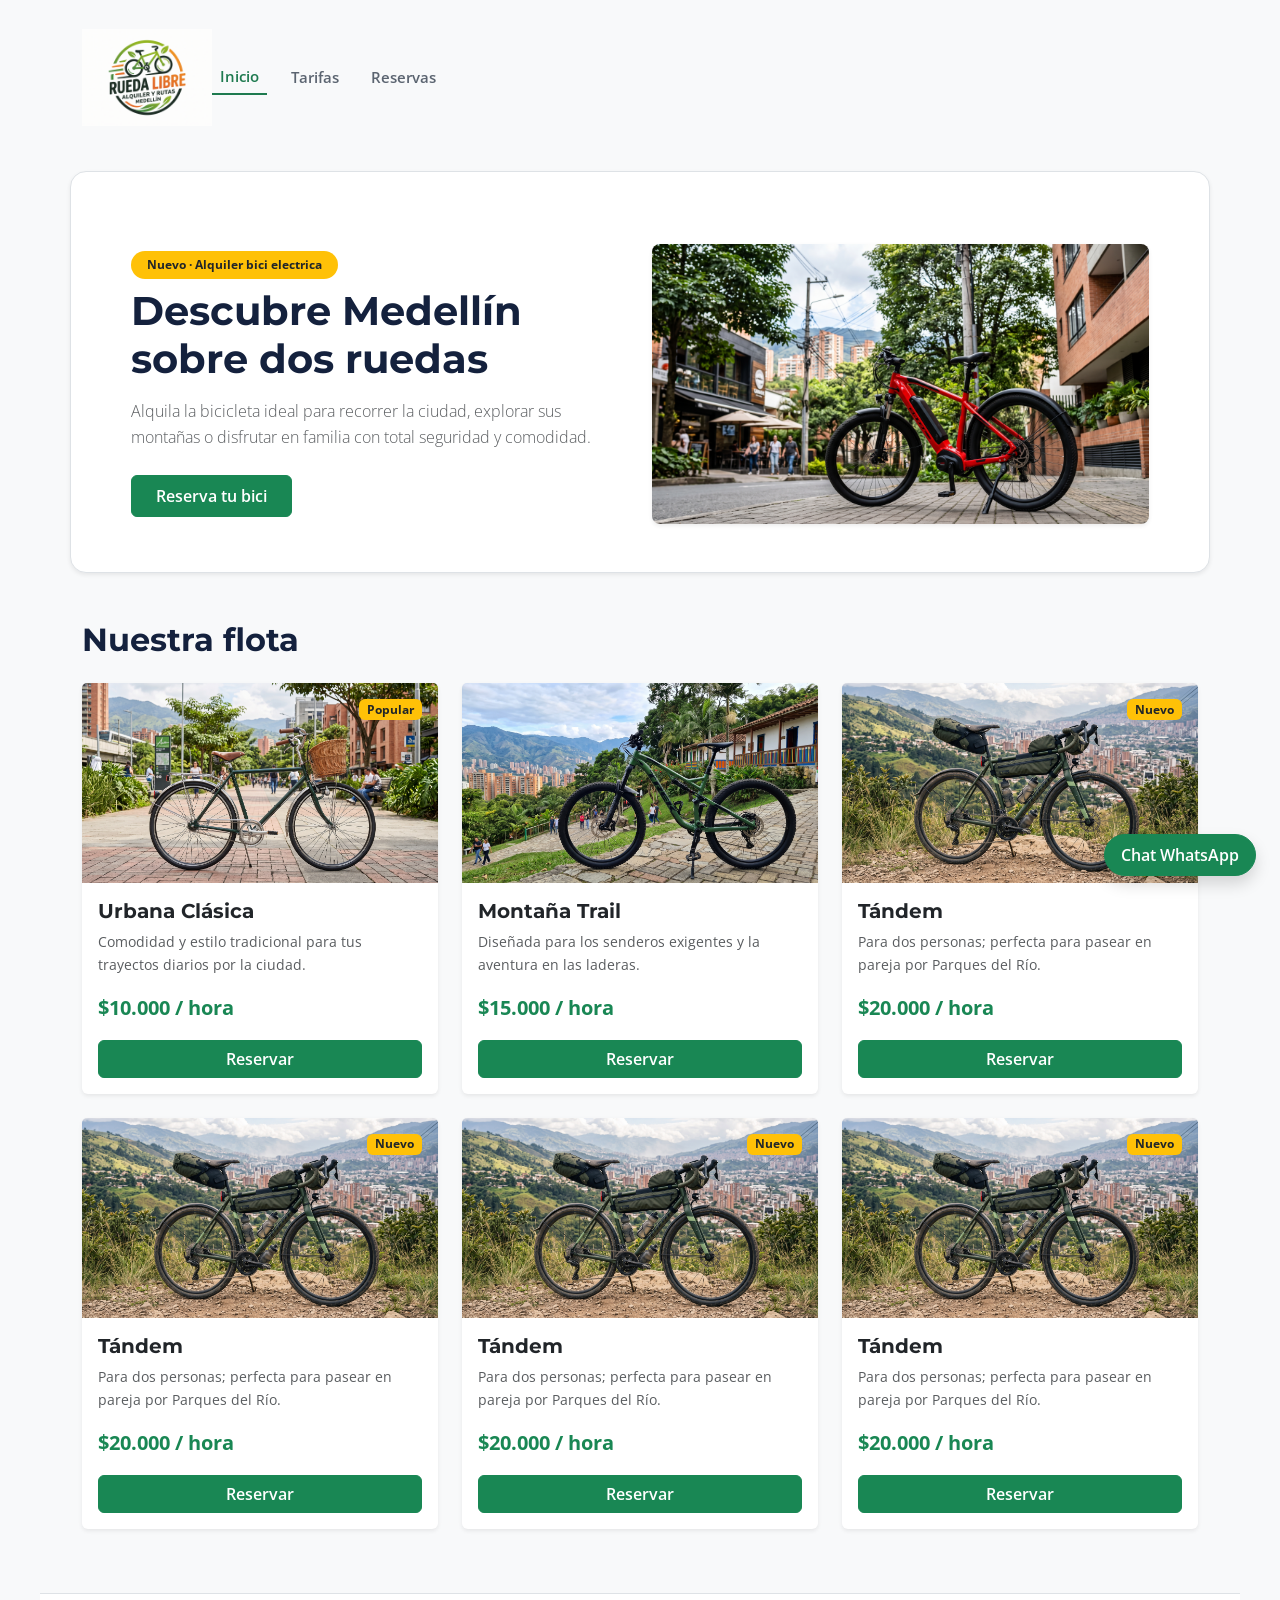
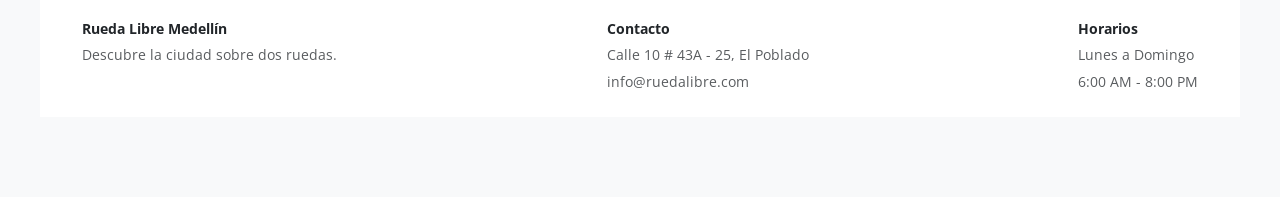
==== commit 894119ca: "rueda-libre-final" ====
--- a/index.html
+++ b/index.html
@@ -3,159 +3,154 @@
 <head>
     <meta charset="UTF-8">
     <meta name="viewport" content="width=device-width, initial-scale=1.0">
-    <title>Rueda Libre - Alquiler de Bicicletas en Medellín</title>
+    <title>Rueda Libre - Alquiler y Rutas en Medellín</title>
+    
+    <link href="https://cdn.jsdelivr.net/npm/bootstrap@5.3.3/dist/css/bootstrap.min.css" rel="stylesheet" integrity="sha384-QWTKZyjpPEjISv5WaRU9OFeRpok6YctnYmDr5pNlyT2bRjXh0JMhjY6hW+ALEwIH" crossorigin="anonymous">
+    
     <link rel="stylesheet" href="css/styles.css">
+    
     <link rel="preconnect" href="https://fonts.googleapis.com">
     <link rel="preconnect" href="https://fonts.gstatic.com" crossorigin>
     <link href="https://fonts.googleapis.com/css2?family=Montserrat:wght@700&family=Open+Sans:wght@400;600&display=swap" rel="stylesheet">
 </head>
-<body>
+<body class="bg-light text-dark">
 
     <header class="container py-3">
-    <nav class="navbar navbar-expand-md navbar-light">
-        <div class="container-fluid px-0">
-            <!-- Logo -->
-            <a class="navbar-brand m-0" href="../index.html"> <!-- (Usa index.html sin puntos en el inicio) -->
-                <img src="img/logo.jpeg" id="logo" alt="Logo Rueda Libre">
-            </a>
+        <nav class="navbar navbar-expand-md navbar-light">
+            <div class="container-fluid px-0">
+                <a class="navbar-brand m-0" href="index.html">
+                    <img src="img/logo.jpeg" id="logo" alt="Logo Rueda Libre" style="max-width: 130px;" class="img-fluid">
+                </a>
 
-            <!-- Botón Hamburguesa para Móvil -->
-            <button class="navbar-toggler" type="button" data-bs-toggle="collapse" data-bs-target="#menuNavegacion" aria-controls="menuNavegacion" aria-expanded="false" aria-label="Toggle navigation">
-                <span class="navbar-toggler-icon"></span>
-            </button>
+                <button class="navbar-toggler" type="button" data-bs-toggle="collapse" data-bs-target="#menuNavegacion" aria-controls="menuNavegacion" aria-expanded="false" aria-label="Toggle navigation">
+                    <span class="navbar-toggler-icon"></span>
+                </button>
 
-            <!-- Menú colapsable -->
-            <div class="collapse navbar-collapse justify-content-end" id="menuNavegacion">
-                <ul id="menu" class="navbar-nav align-items-center gap-3 mb-2 mb-md-0">
-                    <li class="nav-item"><a href="index.html" class="nav-link activo text-decoration-none">Inicio</a></li>
-                    <li class="nav-item"><a href="paginas/tarifas.html" class="nav-link text-decoration-none">Tarifas</a></li>
-                    <li class="nav-item"><a href="paginas/reservas.html" class="nav-link text-decoration-none">Reservas</a></li>
-</ul>
+                <div class="collapse navbar-collapse justify-content-end" id="menuNavegacion">
+                    <ul id="menu" class="navbar-nav align-items-center gap-3 mb-2 mb-md-0">
+                        <li class="nav-item"><a href="index.html" class="nav-link activo fw-semibold text-decoration-none">Inicio</a></li>
+                        <li class="nav-item"><a href="paginas/tarifas.html" class="nav-link fw-semibold text-decoration-none">Tarifas</a></li>
+                        <li class="nav-item"><a href="paginas/reservas.html" class="nav-link fw-semibold text-decoration-none">Reservas</a></li>
+                    </ul>
+                </div>
+            </div>
+        </nav>
+    </header>
+    <main class="container my-4">
+        <section class="row align-items-center bg-white p-4 p-md-5 rounded-4 shadow-sm border g-4">
+            <div class="col-12 col-md-6 space-y-3">
+                <span class="badge bg-warning text-dark mb-2 px-3 py-2 rounded-pill fw-bold">Nuevo · Alquiler bici electrica</span>
+                <h1 class="display-6 fw-bold mb-3">Descubre Medellín sobre dos ruedas</h1>
+                <p class="text-muted lead fs-6 mb-4">Alquila la bicicleta ideal para recorrer la ciudad, explorar sus montañas o disfrutar en familia con total seguridad y comodidad.</p>
+                <div>
+                    <a href="paginas/reservas.html" class="btn btn-success px-4 py-2 fw-semibold">Reserva tu bici</a>
+                </div>
+            </div>
+            <div class="col-12 col-md-6">
+                <img src="img/bici-electrica.jpeg" alt="Rueda Libre Medellín" class="img-fluid rounded-3 shadow-sm w-100 object-fit-cover" style="height: 280px;">
+            </div>
+        </section>
+        <section class="mt-5">
+            <h2 class="fw-bold mb-4">Nuestra flota</h2>
+            <div class="row g-4">
+                <div class="col-12 col-sm-6 col-lg-4">
+                    <article class="card h-100 shadow-sm border-0 position-relative">
+                        <img src="img/bici-normal.jpeg" class="card-img-top object-fit-cover" alt="Urbana Clásica" style="height: 200px;">
+                        <span class="position-absolute top-0 end-0 m-3 badge bg-warning text-dark fw-bold">Popular</span>
+                        <div class="card-body d-flex flex-column">
+                            <h3 class="card-title h5 fw-bold">Urbana Clásica</h3>
+                            <p class="card-text text-muted small flex-grow-1">Comodidad y estilo tradicional para tus trayectos diarios por la ciudad.</p>
+                            <p class="text-success fw-bold fs-5 mb-3">$10.000 / hora</p>
+                            <a href="paginas/reservas.html" class="btn btn-success w-100 mt-auto fw-semibold">Reservar</a>
+                        </div>
+                    </article>
+                </div>
+                <div class="col-12 col-sm-6 col-lg-4">
+                    <article class="card h-100 shadow-sm border-0 position-relative">
+                        <img src="img/bici-montaña.jpeg" class="card-img-top object-fit-cover" alt="Montaña Trail" style="height: 200px;">
+                        <div class="card-body d-flex flex-column">
+                            <h3 class="card-title h5 fw-bold">Montaña Trail</h3>
+                            <p class="card-text text-muted small flex-grow-1">Diseñada para los senderos exigentes y la aventura en las laderas.</p>
+                            <p class="text-success fw-bold fs-5 mb-3">$15.000 / hora</p>
+                            <a href="paginas/reservas.html" class="btn btn-success w-100 mt-auto fw-semibold">Reservar</a>
+                        </div>
+                    </article>
+                </div>
+
+            
+                <div class="col-12 col-sm-6 col-lg-4">
+                    <article class="card h-100 shadow-sm border-0 position-relative">
+                        <img src="img/bici-gravel.jpeg" class="card-img-top object-fit-cover" alt="Bicicleta Tándem" style="height: 200px;">
+                        <span class="position-absolute top-0 end-0 m-3 badge bg-warning text-dark fw-bold">Nuevo</span>
+                        <div class="card-body d-flex flex-column">
+                            <h3 class="card-title h5 fw-bold">Tándem</h3>
+                            <p class="card-text text-muted small flex-grow-1">Para dos personas; perfecta para pasear en pareja por Parques del Río.</p>
+                            <p class="text-success fw-bold fs-5 mb-3">$20.000 / hora</p>
+                            <a href="paginas/reservas.html" class="btn btn-success w-100 mt-auto fw-semibold">Reservar</a>
+                        </div>
+                    </article>
+                </div>
+                <div class="col-12 col-sm-6 col-lg-4">
+                    <article class="card h-100 shadow-sm border-0 position-relative">
+                        <img src="img/bici-gravel.jpeg" class="card-img-top object-fit-cover" alt="Bicicleta Tándem" style="height: 200px;">
+                        <span class="position-absolute top-0 end-0 m-3 badge bg-warning text-dark fw-bold">Nuevo</span>
+                        <div class="card-body d-flex flex-column">
+                            <h3 class="card-title h5 fw-bold">Tándem</h3>
+                            <p class="card-text text-muted small flex-grow-1">Para dos personas; perfecta para pasear en pareja por Parques del Río.</p>
+                            <p class="text-success fw-bold fs-5 mb-3">$20.000 / hora</p>
+                            <a href="paginas/reservas.html" class="btn btn-success w-100 mt-auto fw-semibold">Reservar</a>
+                        </div>
+                    </article>
+                </div>
+                <div class="col-12 col-sm-6 col-lg-4">
+                    <article class="card h-100 shadow-sm border-0 position-relative">
+                        <img src="img/bici-gravel.jpeg" class="card-img-top object-fit-cover" alt="Bicicleta Tándem" style="height: 200px;">
+                        <span class="position-absolute top-0 end-0 m-3 badge bg-warning text-dark fw-bold">Nuevo</span>
+                        <div class="card-body d-flex flex-column">
+                            <h3 class="card-title h5 fw-bold">Tándem</h3>
+                            <p class="card-text text-muted small flex-grow-1">Para dos personas; perfecta para pasear en pareja por Parques del Río.</p>
+                            <p class="text-success fw-bold fs-5 mb-3">$20.000 / hora</p>
+                            <a href="paginas/reservas.html" class="btn btn-success w-100 mt-auto fw-semibold">Reservar</a>
+                        </div>
+                    </article>
+                </div>
+                <div class="col-12 col-sm-6 col-lg-4">
+                    <article class="card h-100 shadow-sm border-0 position-relative">
+                        <img src="img/bici-gravel.jpeg" class="card-img-top object-fit-cover" alt="Bicicleta Tándem" style="height: 200px;">
+                        <span class="position-absolute top-0 end-0 m-3 badge bg-warning text-dark fw-bold">Nuevo</span>
+                        <div class="card-body d-flex flex-column">
+                            <h3 class="card-title h5 fw-bold">Tándem</h3>
+                            <p class="card-text text-muted small flex-grow-1">Para dos personas; perfecta para pasear en pareja por Parques del Río.</p>
+                            <p class="text-success fw-bold fs-5 mb-3">$20.000 / hora</p>
+                            <a href="paginas/reservas.html" class="btn btn-success w-100 mt-auto fw-semibold">Reservar</a>
+                        </div>
+                    </article>
+                </div>
+
+            </div>
+        </section>
+
+    </main>
+    <a href="https://wa.me/573197158607" class="btn btn-success position-fixed bottom-0 end-0 m-4 rounded-pill shadow px-3 py-2 fw-semibold" target="_blank" style="z-index: 1000;">Chat WhatsApp</a>
+
+    <footer class="border-top py-4 mt-5 bg-white">
+        <div class="container d-flex flex-column flex-md-row justify-content-between align-items-start gap-4 text-muted small">
+            <div>
+                <p class="mb-1 fw-bold text-dark">Rueda Libre Medellín</p>
+                <p class="mb-0">Descubre la ciudad sobre dos ruedas.</p>
+            </div>
+            <div>
+                <p class="mb-1 fw-bold text-dark">Contacto</p>
+                <p class="mb-1">Calle 10 # 43A - 25, El Poblado</p>
+                <p class="mb-0">info@ruedalibre.com</p>
+            </div>
+            <div>
+                <p class="mb-1 fw-bold text-dark">Horarios</p>
+                <p class="mb-1">Lunes a Domingo</p>
+                <p class="mb-0">6:00 AM - 8:00 PM</p>
             </div>
         </div>
-    </nav>
-</header>
-
-    <main>
-        <section class="portada-grid">
-            <div>
-                <h1>Descubre Medellín sobre dos ruedas</h1>
-                <p>Alquila la bicicleta ideal para recorrer la ciudad, explorar sus montañas o disfrutar en familia.</p>
-                <a href="paginas/reservas.html" class="btn-accion">Reserva tu bici</a>
-            </div>
-            <div>
-                <img src="img/portada.jpeg" alt="Bicicleta de alquiler en Medellín">
-            </div>
-        </section>
-        <section>
-            <h2>Nuestra flota</h2>
-            <div class="flota-grid">
-                <article class="tarjeta-servicio">
-                    <img src="img/bici-normal.jpeg" alt="Bicicleta Urbana Clásica">
-                    <h3>Urbana Clásica</h3>
-                    <p>Cómoda y liviana para las ciclorrutas.</p>
-                    <p class="precio">$10.000 / hora</p>
-                    <a href="paginas/reservas.html" class="btn-accion">Reservar</a>
-                </article>
-
-                <article class="tarjeta-servicio">
-                    <img src="img/urbana-plegable.jpeg" alt="Bicicleta Urbana Plegable">
-                    <h3>Urbana Plegable</h3>
-                    <p>Se dobla en segundos; ideal para combinar con el metro.</p>
-                    <p class="precio">$12.000 / hora</p>
-                    <a href="paginas/reservas.html" class="btn-accion">Reservar</a>
-                </article>
-
-                <article class="tarjeta-servicio">
-                    <img src="img/bici-montaña.jpeg" alt="Bici montaña">
-                    <h3>Montaña Trail</h3>
-                    <p>Suspensión delantera y 21 cambios para las subidas.</p>
-                    <p class="precio">$15.000 / hora</p>
-                    <a href="paginas/reservas.html" class="btn-accion">Reservar</a>
-                </article>
-
-                <article class="tarjeta-servicio">
-                    <img src="img/bici-gravel.jpeg" alt="Bicicleta Gravel Aventura">
-                    <h3>Gravel Aventura</h3>
-                    <p>Para rutas mixtas de asfalto y destapado.</p>
-                    <p class="precio">$18.000 / hora</p>
-                    <a href="paginas/reservas.html" class="btn-accion">Reservar</a>
-                </article>
-
-                <article class="tarjeta-servicio">
-                    <span class="insignia-nuevo">Nuevo</span>
-                    <img src="img/bici-electrica.jpeg" alt="Bicicleta Eléctrica Urbana">
-                    <h3>Eléctrica Urbana</h3>
-                    <p>Asistencia eléctrica con 45 km de autonomía.</p>
-                    <p class="precio">$25.000 / hora</p>
-                    <a href="paginas/reservas.html" class="btn-accion">Reservar</a>
-                </article>
-
-                <article class="tarjeta-servicio">
-                    <img src="img/bici-bebes.jpeg" alt="Bicicleta Infantil">
-                    <h3>Infantil</h3>
-                    <p>Para niños de 6 a 10 años.</p>
-                    <p class="precio">$8.000 / hora</p>
-                    <a href="paginas/reservas.html" class="btn-accion">Reservar</a>
-                </article>
-
-                <article class="tarjeta-servicio">
-                    <img src="img/tandem.jpeg" alt="Bicicleta Tándem">
-                    <h3>Tándem</h3>
-                    <p>Para dos personas; perfecta para pasear en pareja.</p>
-                    <p class="precio">$20.000 / hora</p>
-                    <a href="paginas/reservas.html" class="btn-accion">Reservar</a>
-                </article>
-            </div>
-        </section>
-        <section>
-            <h2>Nuestras rutas destacadas</h2>
-            <div class="rutas-grid">
-                <article class="tarjeta-servicio">
-                    <img src="img/recorrido-centro.jpeg" alt="Ruta Centro Histórico">
-                    <h3>Centro Histórico</h3>
-                    <p>Recorrido cultural por los puntos más icónicos de la ciudad.</p>
-                    <p><strong>Nivel:</strong> Bajo</p>
-                    <a href="paginas/reservas.html" class="btn-accion">Ver detalles</a>
-                </article>
-
-                <article class="tarjeta-servicio">
-                    <img src="img/reto-palmas.jpeg" alt="Ruta Reto Las Palmas">
-                    <h3>Reto Las Palmas</h3>
-                    <p>Para los amantes de la montaña y la exigencia física.</p>
-                    <p><strong>Nivel:</strong> Alto</p>
-                    <a href="paginas/reservas.html" class="btn-accion">Ver detalles</a>
-                </article>
-
-                <article class="tarjeta-servicio">
-                    <img src="img/reto-valle.jpeg" alt="Ruta Vuelta al Valle">
-                    <h3>Vuelta al Valle</h3>
-                    <p>Paseo ecológico plano ideal para disfrutar en familia.</p>
-                    <p><strong>Nivel:</strong> Intermedio</p>
-                    <a href="paginas/reservas.html" class="btn-accion">Ver detalles</a>
-                </article>
-            </div>
-        </section>
-    </main>
-
-    <a href="https://wa.me/573197158607" class="btn-whatsapp-flotante" target="_blank">Chat WhatsApp</a>
-
-    <footer>
-        <div class="footer-bloque">
-            <p><strong>Rueda Libre Medellín</strong></p>
-            <p>Descubre la ciudad sobre dos ruedas.</p>
-        </div>
-        <div class="footer-bloque">
-            <p><strong>Contacto</strong></p>
-            <p>Calle 10 # 43A - 25, El Poblado</p>
-            <p>info@ruedalibre.com</p>
-        </div>
-        <div class="footer-bloque">
-            <p><strong>Horarios</strong></p>
-            <p>Lunes a Domingo</p>
-            <p>6:00 AM - 8:00 PM</p>
-        </div>
     </footer>
-
+    <script src="https://cdn.jsdelivr.net/npm/bootstrap@5.3.3/dist/js/bootstrap.bundle.min.js" integrity="sha384-YvpcrYf0tY3lHB60NNkmXc5s9fDVZLESaAA55NDzOxhy9GkcIdslK1eN7N6jIeHz" crossorigin="anonymous"></script>
 </body>
 </html>
